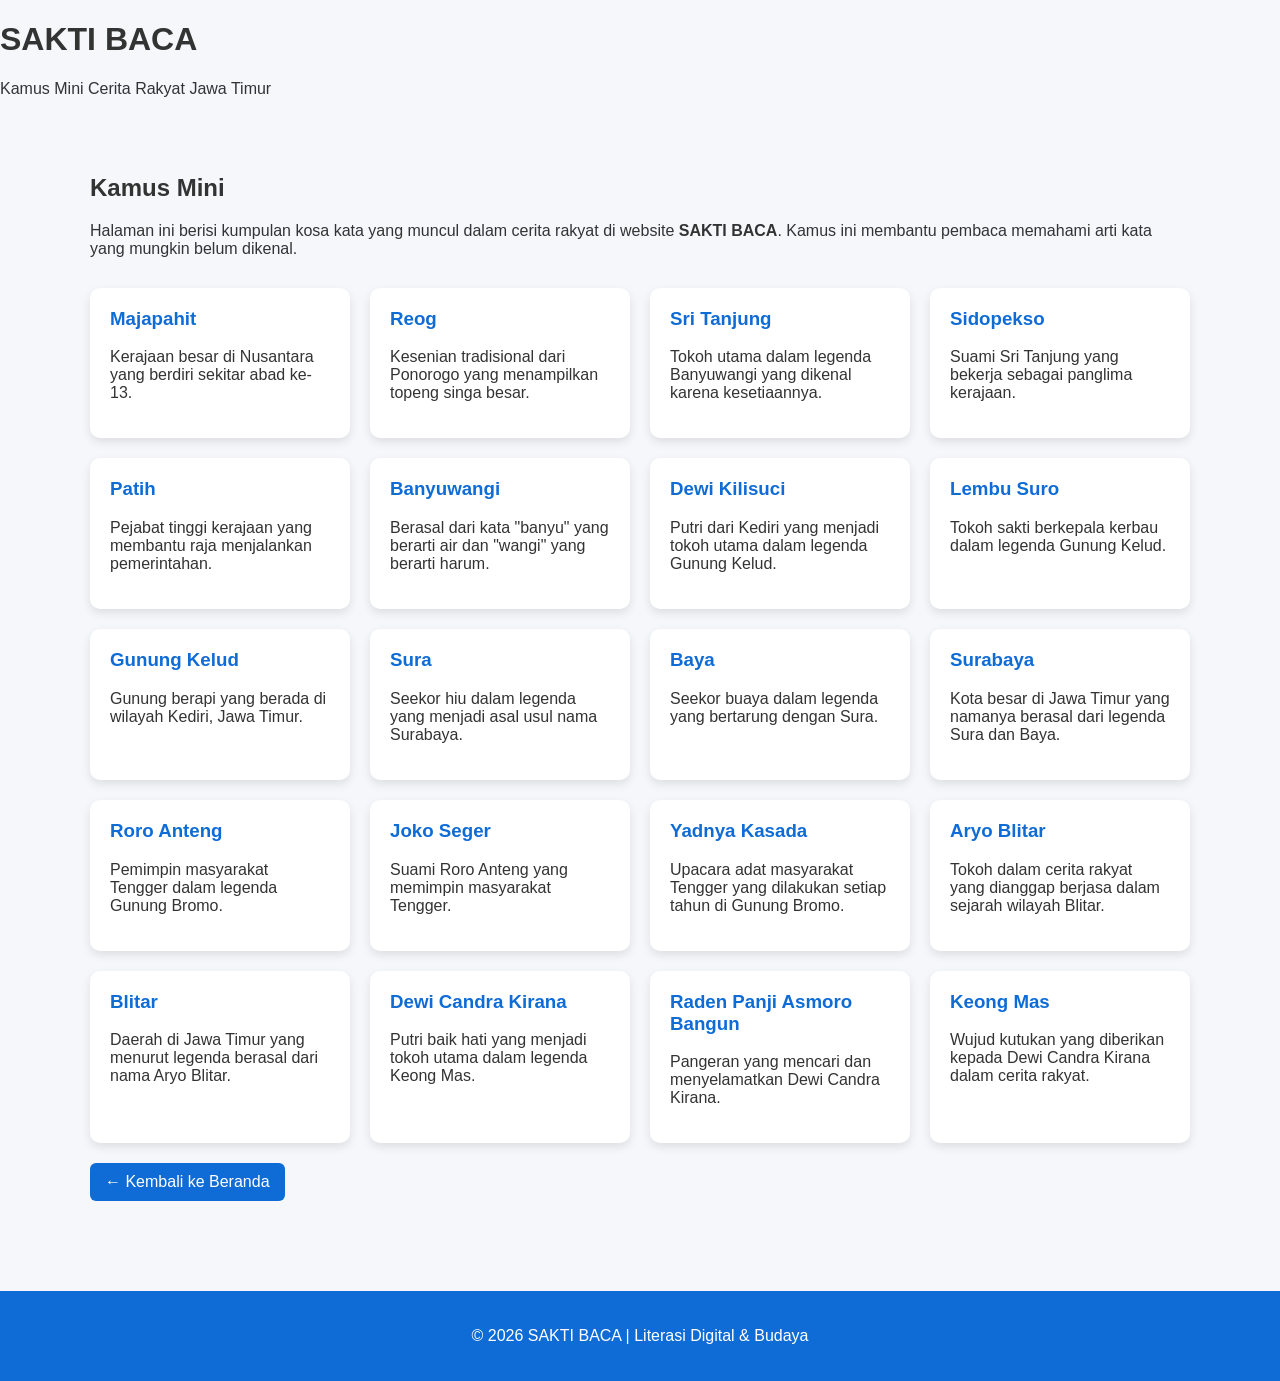
==== kamus.html @ 0bfb6279 "first commit SAKTI BACA project" ====
<!DOCTYPE html>
<html lang="id">
<head>

<meta charset="UTF-8">
<meta name="viewport" content="width=device-width, initial-scale=1.0">

<title>Kamus Mini | SAKTI BACA</title>

<link rel="stylesheet" href="style.css">

</head>

<body>

<header>
<h1>SAKTI BACA</h1>
<p>Kamus Mini Cerita Rakyat Jawa Timur</p>
</header>

<div class="container">

<h2>Kamus Mini</h2>

<p>
Halaman ini berisi kumpulan kosa kata yang muncul dalam cerita rakyat
di website <strong>SAKTI BACA</strong>. Kamus ini membantu pembaca
memahami arti kata yang mungkin belum dikenal.
</p>


<div class="kamus-grid">

<div class="kamus-card">
<h3>Majapahit</h3>
<p>Kerajaan besar di Nusantara yang berdiri sekitar abad ke-13.</p>
</div>

<div class="kamus-card">
<h3>Reog</h3>
<p>Kesenian tradisional dari Ponorogo yang menampilkan topeng singa besar.</p>
</div>

<div class="kamus-card">
<h3>Sri Tanjung</h3>
<p>Tokoh utama dalam legenda Banyuwangi yang dikenal karena kesetiaannya.</p>
</div>

<div class="kamus-card">
<h3>Sidopekso</h3>
<p>Suami Sri Tanjung yang bekerja sebagai panglima kerajaan.</p>
</div>

<div class="kamus-card">
<h3>Patih</h3>
<p>Pejabat tinggi kerajaan yang membantu raja menjalankan pemerintahan.</p>
</div>

<div class="kamus-card">
<h3>Banyuwangi</h3>
<p>Berasal dari kata "banyu" yang berarti air dan "wangi" yang berarti harum.</p>
</div>

<div class="kamus-card">
<h3>Dewi Kilisuci</h3>
<p>Putri dari Kediri yang menjadi tokoh utama dalam legenda Gunung Kelud.</p>
</div>

<div class="kamus-card">
<h3>Lembu Suro</h3>
<p>Tokoh sakti berkepala kerbau dalam legenda Gunung Kelud.</p>
</div>

<div class="kamus-card">
<h3>Gunung Kelud</h3>
<p>Gunung berapi yang berada di wilayah Kediri, Jawa Timur.</p>
</div>

<div class="kamus-card">
<h3>Sura</h3>
<p>Seekor hiu dalam legenda yang menjadi asal usul nama Surabaya.</p>
</div>

<div class="kamus-card">
<h3>Baya</h3>
<p>Seekor buaya dalam legenda yang bertarung dengan Sura.</p>
</div>

<div class="kamus-card">
<h3>Surabaya</h3>
<p>Kota besar di Jawa Timur yang namanya berasal dari legenda Sura dan Baya.</p>
</div>

<div class="kamus-card">
<h3>Roro Anteng</h3>
<p>Pemimpin masyarakat Tengger dalam legenda Gunung Bromo.</p>
</div>

<div class="kamus-card">
<h3>Joko Seger</h3>
<p>Suami Roro Anteng yang memimpin masyarakat Tengger.</p>
</div>

<div class="kamus-card">
<h3>Yadnya Kasada</h3>
<p>Upacara adat masyarakat Tengger yang dilakukan setiap tahun di Gunung Bromo.</p>
</div>

<div class="kamus-card">
<h3>Aryo Blitar</h3>
<p>Tokoh dalam cerita rakyat yang dianggap berjasa dalam sejarah wilayah Blitar.</p>
</div>

<div class="kamus-card">
<h3>Blitar</h3>
<p>Daerah di Jawa Timur yang menurut legenda berasal dari nama Aryo Blitar.</p>
</div>

<div class="kamus-card">
<h3>Dewi Candra Kirana</h3>
<p>Putri baik hati yang menjadi tokoh utama dalam legenda Keong Mas.</p>
</div>

<div class="kamus-card">
<h3>Raden Panji Asmoro Bangun</h3>
<p>Pangeran yang mencari dan menyelamatkan Dewi Candra Kirana.</p>
</div>

<div class="kamus-card">
<h3>Keong Mas</h3>
<p>Wujud kutukan yang diberikan kepada Dewi Candra Kirana dalam cerita rakyat.</p>
</div>

</div>


<a href="index.html" class="back-link">← Kembali ke Beranda</a>

</div>


<footer>
<p>© 2026 SAKTI BACA | Literasi Digital & Budaya</p>
</footer>

</body>
</html>
---- style.css ----
body{
font-family:'Poppins', sans-serif;
margin:0;
background:#f5f7fb;
color:#333;
animation:behavior 0.5s ease;
}


/* =========================
BADGE DAERAH
========================= */

.badge{
display:inline-block;
background:#e8f1ff;
color:#0f6cd6;
padding:6px 12px;
border-radius:20px;
font-size:14px;
margin-bottom:15px;
font-weight:600;
}



/* =========================
PESAN MORAL
========================= */

.moral{
background:#f1f6ff;
padding:20px;
margin-top:30px;
border-radius:10px;
border-left:5px solid #0f6cd6;
}

.moral h3{
margin-top:0;
color:#0f6cd6;
}

.moral ul{
padding-left:20px;
line-height:1.7;
}



/* DARK MODE */

.dark .moral{
background:#1f1f1f;
}

.dark .badge{
background:#1f1f1f;
color:#4da3ff;
}

/* NAVBAR */

.navbar{
display:flex;
justify-content:space-between;
align-items:center;
padding:15px 40px;
background:white;
position:sticky;
top:0;
box-shadow:0 3px 10px rgba(0,0,0,0.1);
z-index:100;
}

.menu a{
margin-left:20px;
text-decoration:none;
color:#0f6cd6;
font-weight:600;
}


/* HERO */

.hero{
text-align:center;
padding:80px 20px;
background:linear-gradient(135deg,#0f6cd6,#4da3ff);
color:white;
}

.hero h1{
font-size:40px;
margin-bottom:15px;
}

.hero p{
max-width:700px;
margin:auto;
line-height:1.6;
}

.btn{
display:inline-block;
margin-top:25px;
background:white;
color:#0f6cd6;
padding:12px 20px;
border-radius:8px;
text-decoration:none;
font-weight:bold;
}


/* CONTAINER */

.container{
max-width:1100px;
margin:auto;
padding:40px 20px;
}

.game{
margin-top:40px;
padding:25px;
background:#f4f6ff;
border-radius:12px;
text-align:center;
box-shadow:0 4px 10px rgba(0,0,0,0.1);
}

.game-options button{
margin:5px;
padding:10px 15px;
border:none;
background:#0f6cd6;
color:white;
border-radius:6px;
cursor:pointer;
}

.game-options button:hover{
background:#083c7d;
}

.word-grid{
display:grid;
grid-template-columns:repeat(2,1fr);
gap:10px;
max-width:300px;
margin:auto;
}

.word-grid span{
background:white;
padding:10px;
border-radius:6px;
cursor:pointer;
box-shadow:0 2px 5px rgba(0,0,0,0.1);
}

/* GRID */

.grid{
display:grid;
grid-template-columns:repeat(auto-fit,minmax(260px,1fr));
gap:25px;
}


/* CARD */

.card{
background:white;
border-radius:12px;
overflow:hidden;
box-shadow:0 6px 20px rgba(0,0,0,0.08);
transition:0.3s;
}

.card:hover{
transform:translateY(-8px);
}

.card img{
width:100%;
height:180px;
object-fit:cover;
}

.card h3{
padding:10px 15px 0;
}

.card p{
padding:0 15px;
font-size:14px;
}

.card a{
display:inline-block;
margin:15px;
background:#0f6cd6;
color:white;
padding:8px 14px;
border-radius:6px;
text-decoration:none;
}


/* GALLERY */

.gallery{
display:grid;
grid-template-columns:repeat(auto-fit,minmax(220px,1fr));
gap:20px;
}

.gallery img{
width:100%;
border-radius:10px;
transition:0.3s;
}

.gallery img:hover{
transform:scale(1.05);
}


/* KAIDAH */

.kaidah{
background:white;
padding:20px;
margin-bottom:15px;
border-left:6px solid #0f6cd6;
border-radius:8px;
}

.kaidah-desc{
text-align:center;
max-width:700px;
margin:10px auto 30px auto;
color:#555;
}

/* GRID */

.kaidah-grid{
display:grid;
grid-template-columns:repeat(auto-fit,minmax(250px,1fr));
gap:20px;
}

/* CARD */

.kaidah{
background:white;
padding:20px;
border-radius:12px;
box-shadow:0 5px 15px rgba(0,0,0,0.08);
transition:0.3s;
}

.kaidah:hover{
transform:translateY(-5px);
}

/* CONTOH */

.contoh{
margin-top:10px;
color:#0f6cd6;
font-size:14px;
}

/* DARK MODE */

.dark .kaidah{
background:#1f1f1f;
color:white;
}

.dark .contoh{
color:#6ea8ff;
}


.quiz{
margin-top:40px;
padding:25px;
background:#f5f7ff;
border-radius:12px;
box-shadow:0 4px 10px rgba(0,0,0,0.1);
}

.quiz h3{
text-align:center;
margin-bottom:20px;
}

.quiz-question{
margin-bottom:20px;
}

.quiz-question p{
font-weight:600;
}

.quiz-question label{
display:block;
margin:5px 0;
cursor:pointer;
}

.quiz button{
background:#0f6cd6;
color:white;
border:none;
padding:10px 18px;
border-radius:6px;
cursor:pointer;
}

.quiz button:hover{
background:#084999;
}

#hasilQuiz{
margin-top:15px;
font-weight:bold;
text-align:center;
}

/* FOOTER */

footer{
background:#0f6cd6;
color:white;
text-align:center;
padding:20px;
margin-top:50px;
}

/* DARK MODE */

.dark{
background:#121212;
color:white;
}

.dark nav{
background:#1f1f1f;
}

.dark .card{
background:#1f1f1f;
}

.dark .kaidah{
background:#1f1f1f;
}



/* NAV ICON */

.nav-icons{
display:flex;
align-items:center;
gap:15px;
}

#darkToggle{
border:none;
background:none;
font-size:20px;
cursor:pointer;
}



/* HAMBURGER */

.hamburger{
display:none;
flex-direction:column;
cursor:pointer;
}

.hamburger div{
width:25px;
height:3px;
background:#333;
margin:4px;
}


/* =========================
HALAMAN CERITA
========================= */

.story-container{
max-width:800px;
margin:auto;
padding:40px 20px;
line-height:1.8;
font-size:17px;
}

.story-container h2{
text-align:center;
margin-bottom:20px;
font-size:32px;
color:#0f6cd6;
}

.story-image{
width:100%;
max-width:650px;
display:block;
margin:20px auto;
border-radius:12px;
box-shadow:0 6px 20px rgba(0,0,0,0.1);
}

.story-container p{
margin-bottom:18px;
text-align:justify;
}


/* =========================
LINK KEMBALI
========================= */

.back-link{
display:inline-block;
margin-top:20px;
padding:10px 15px;
background:#0f6cd6;
color:white;
text-decoration:none;
border-radius:6px;
transition:0.3s;
}

.back-link:hover{
background:#0a4fa3;
}


/* =========================
KAMUS MINI
========================= */

.kata{
color:#0f6cd6;
cursor:pointer;
font-weight:600;
border-bottom:2px dotted #0f6cd6;
}

.popup{
display:none;
position:fixed;
top:50%;
left:50%;
transform:translate(-50%,-50%);
background:white;
padding:25px;
border-radius:12px;
box-shadow:0 10px 30px rgba(0,0,0,0.25);
max-width:320px;
text-align:center;
z-index:1001;
animation:popup 0.3s ease;
}

.popup button{
margin-top:15px;
padding:8px 15px;
border:none;
background:#0f6cd6;
color:white;
border-radius:6px;
cursor:pointer;
}

.overlay{
display:none;
position:fixed;
top:0;
left:0;
width:100%;
height:100%;
background:rgba(0,0,0,0.5);
z-index:1000;
}


/* =========================
ANIMASI POPUP
========================= */

@keyframes popup{
from{
transform:translate(-50%,-60%);
opacity:0;
}

to{
transform:translate(-50%,-50%);
opacity:1;
}
}


/* =========================
DARK MODE CERITA
========================= */

.dark .story-container{
color:#eee;
}

.dark .popup{
background:#1f1f1f;
color:white;
}

.dark .kata{
color:#4da3ff;
border-bottom:2px dotted #4da3ff;
}

.dark .back-link{
background:#4da3ff;
}

.about{
background:#eef4ff;
padding:60px 20px;
text-align:center;
}

.about h2{
font-size:30px;
margin-bottom:20px;
color:#0f6cd6;
}

.about p{
max-width:800px;
margin:10px auto;
line-height:1.7;
}


/* DARK MODE */

.dark .about{
background:#1a1a1a;
}


/* =========================
KAMUS MINI PAGE
========================= */

.kamus-grid{
display:grid;
grid-template-columns:repeat(auto-fit,minmax(220px,1fr));
gap:20px;
margin-top:30px;
}

.kamus-card{
background:white;
padding:20px;
border-radius:10px;
box-shadow:0 4px 10px rgba(0,0,0,0.1);
transition:0.3s;
}

.kamus-card:hover{
transform:translateY(-5px);
}

.kamus-card h3{
color:#0f6cd6;
margin-top:0;
}


/* DARK MODE */
.map{
position:relative;
width:100%;
max-width:900px;
height:420px;
margin:auto;
}

.jatim-shape{
width:100%;
height:100%;
}

.jatim-shape path{
fill:#e6efff;
stroke:#0f6cd6;
stroke-width:3;
}

/* titik lokasi */

.map-point{
position:absolute;
background:#0f6cd6;
color:white;
padding:6px 12px;
border-radius:20px;
text-decoration:none;
font-size:14px;
font-weight:bold;

transform:translate(-50%, -50%);
transition:0.25s;

box-shadow:0 3px 8px rgba(0,0,0,0.2);
}

.map-point:hover{
background:#ff6b00;
transform:translate(-50%, -50%) scale(1.15);
}

/* =========================
MOBILE
========================= */

@media(max-width:600px){

.story-container{
padding:25px 15px;
font-size:16px;
}

.story-container h2{
font-size:26px;
}

}


/* MOBILE */

@media(max-width:768px){

.menu{
display:none;
flex-direction:column;
background:white;
position:absolute;
top:60px;
right:20px;
padding:20px;
border-radius:10px;
box-shadow:0 5px 15px rgba(0,0,0,0.1);
}

.menu.show{
display:flex;
}

.hamburger{
display:flex;
}

}
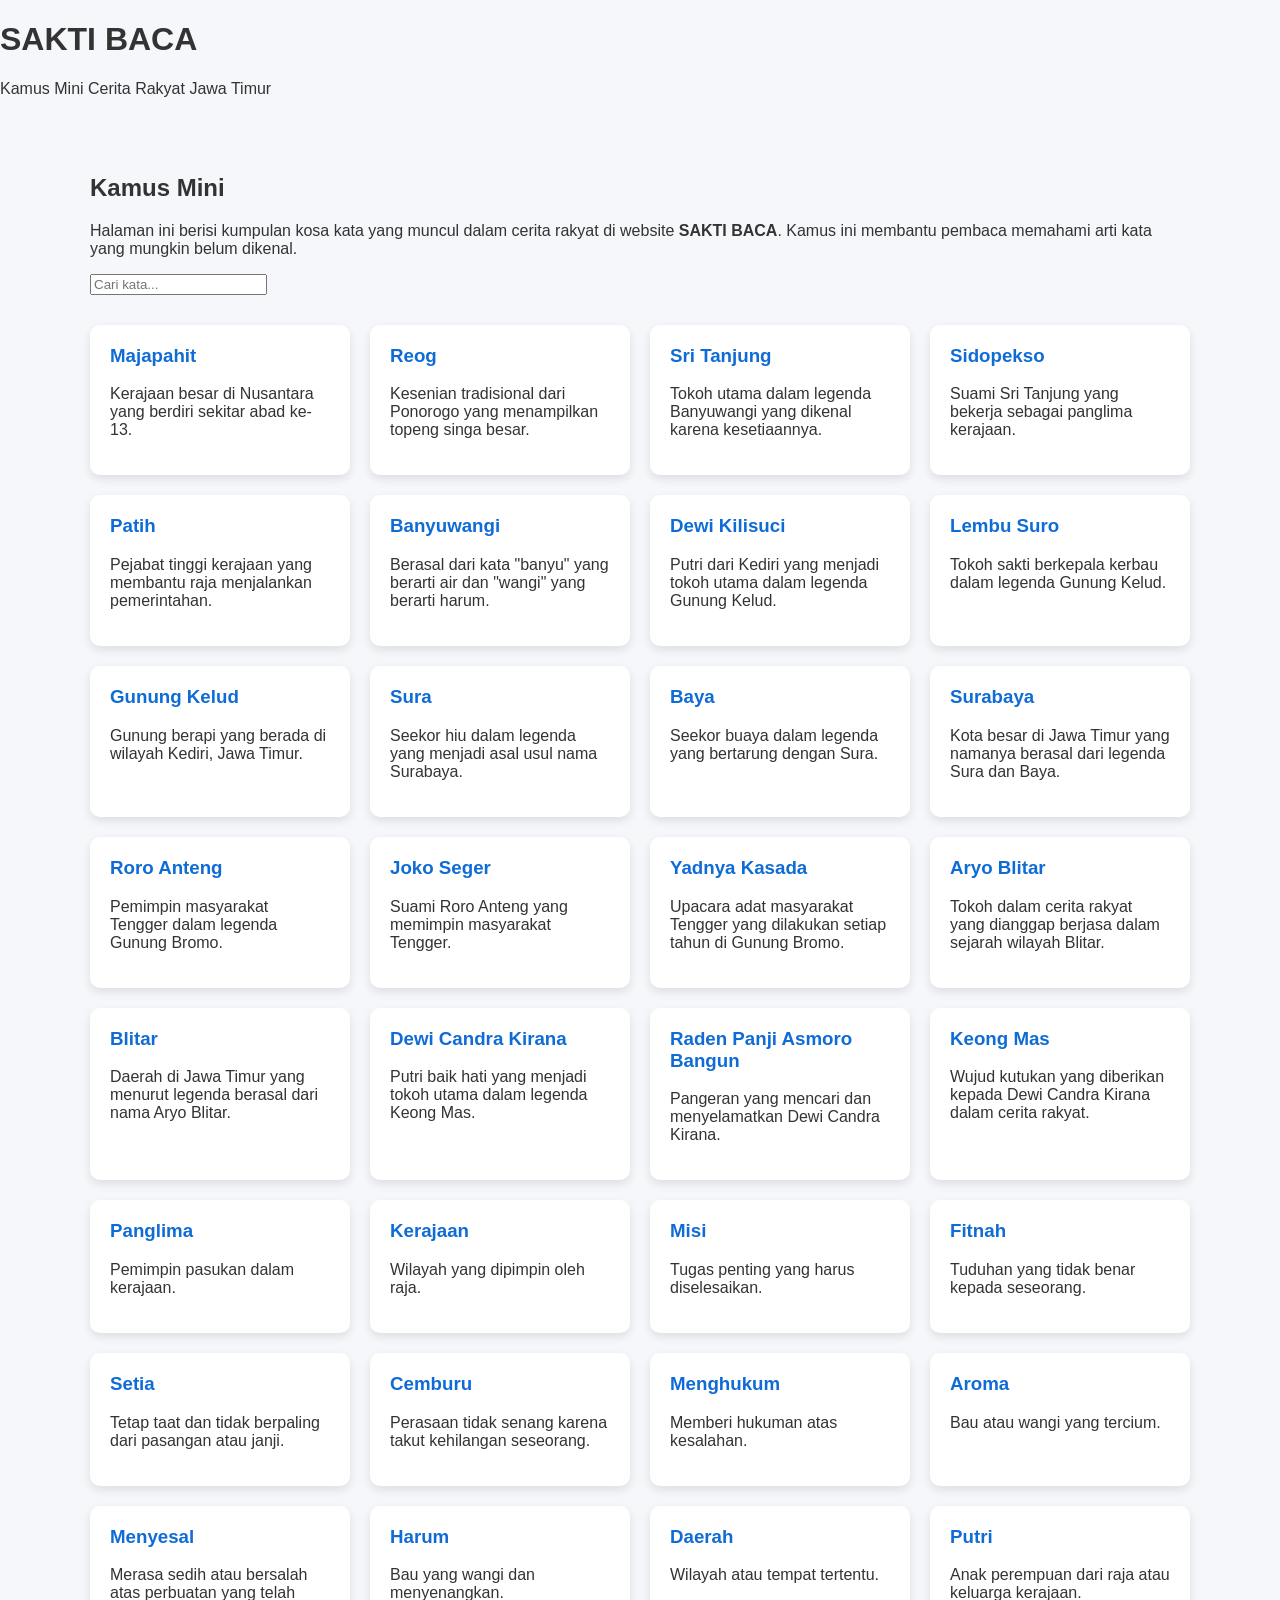
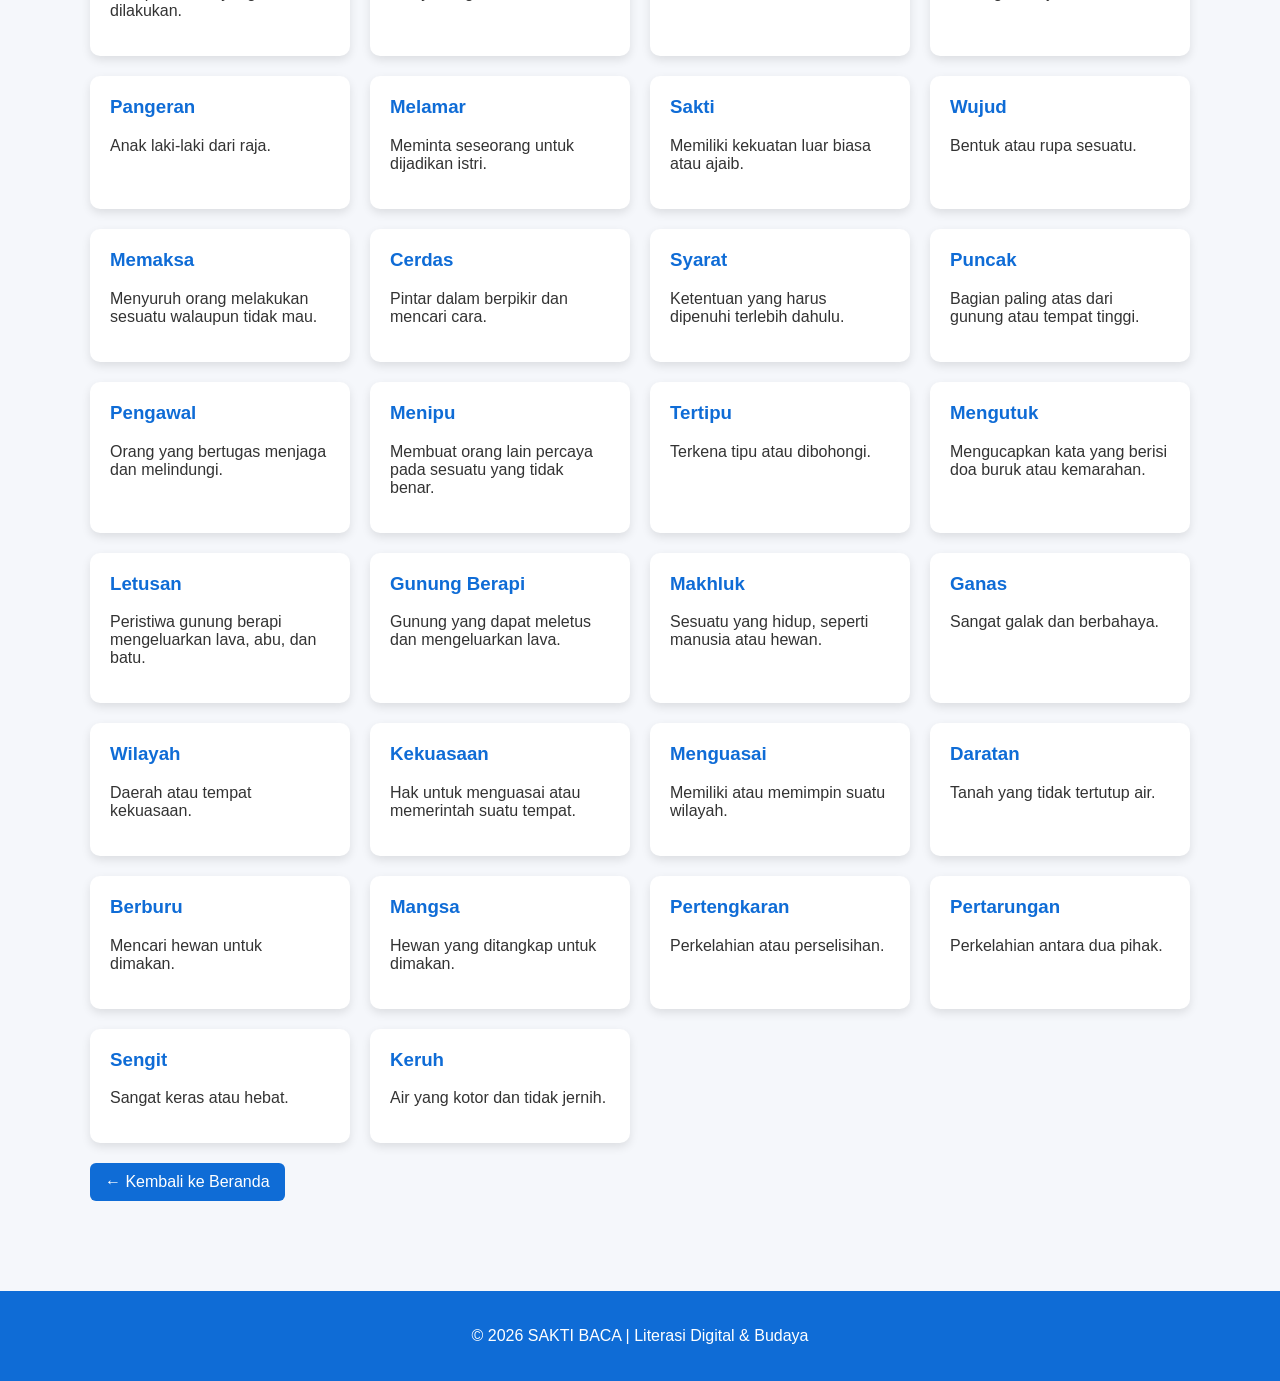
==== commit 21c31177: "update 1.0" ====
--- a/kamus.html
+++ b/kamus.html
@@ -27,6 +27,7 @@
 di website <strong>SAKTI BACA</strong>. Kamus ini membantu pembaca
 memahami arti kata yang mungkin belum dikenal.
 </p>
+<input type="text" id="searchKamus" placeholder="Cari kata...">
 
 
 <div class="kamus-grid">
@@ -129,6 +130,196 @@
 <div class="kamus-card">
 <h3>Keong Mas</h3>
 <p>Wujud kutukan yang diberikan kepada Dewi Candra Kirana dalam cerita rakyat.</p>
+</div>
+
+<div class="kamus-card">
+<h3>Panglima</h3>
+<p>Pemimpin pasukan dalam kerajaan.</p>
+</div>
+
+<div class="kamus-card">
+<h3>Kerajaan</h3>
+<p>Wilayah yang dipimpin oleh raja.</p>
+</div>
+
+<div class="kamus-card">
+<h3>Misi</h3>
+<p>Tugas penting yang harus diselesaikan.</p>
+</div>
+
+<div class="kamus-card">
+<h3>Fitnah</h3>
+<p>Tuduhan yang tidak benar kepada seseorang.</p>
+</div>
+
+<div class="kamus-card">
+<h3>Setia</h3>
+<p>Tetap taat dan tidak berpaling dari pasangan atau janji.</p>
+</div>
+
+<div class="kamus-card">
+<h3>Cemburu</h3>
+<p>Perasaan tidak senang karena takut kehilangan seseorang.</p>
+</div>
+
+<div class="kamus-card">
+<h3>Menghukum</h3>
+<p>Memberi hukuman atas kesalahan.</p>
+</div>
+
+<div class="kamus-card">
+<h3>Aroma</h3>
+<p>Bau atau wangi yang tercium.</p>
+</div>
+
+<div class="kamus-card">
+<h3>Menyesal</h3>
+<p>Merasa sedih atau bersalah atas perbuatan yang telah dilakukan.</p>
+</div>
+
+<div class="kamus-card">
+<h3>Harum</h3>
+<p>Bau yang wangi dan menyenangkan.</p>
+</div>
+
+<div class="kamus-card">
+<h3>Daerah</h3>
+<p>Wilayah atau tempat tertentu.</p>
+</div>
+
+<div class="kamus-card">
+<h3>Putri</h3>
+<p>Anak perempuan dari raja atau keluarga kerajaan.</p>
+</div>
+
+<div class="kamus-card">
+<h3>Pangeran</h3>
+<p>Anak laki-laki dari raja.</p>
+</div>
+
+<div class="kamus-card">
+<h3>Melamar</h3>
+<p>Meminta seseorang untuk dijadikan istri.</p>
+</div>
+
+<div class="kamus-card">
+<h3>Sakti</h3>
+<p>Memiliki kekuatan luar biasa atau ajaib.</p>
+</div>
+
+<div class="kamus-card">
+<h3>Wujud</h3>
+<p>Bentuk atau rupa sesuatu.</p>
+</div>
+
+<div class="kamus-card">
+<h3>Memaksa</h3>
+<p>Menyuruh orang melakukan sesuatu walaupun tidak mau.</p>
+</div>
+
+<div class="kamus-card">
+<h3>Cerdas</h3>
+<p>Pintar dalam berpikir dan mencari cara.</p>
+</div>
+
+<div class="kamus-card">
+<h3>Syarat</h3>
+<p>Ketentuan yang harus dipenuhi terlebih dahulu.</p>
+</div>
+
+<div class="kamus-card">
+<h3>Puncak</h3>
+<p>Bagian paling atas dari gunung atau tempat tinggi.</p>
+</div>
+
+<div class="kamus-card">
+<h3>Pengawal</h3>
+<p>Orang yang bertugas menjaga dan melindungi.</p>
+</div>
+
+<div class="kamus-card">
+<h3>Menipu</h3>
+<p>Membuat orang lain percaya pada sesuatu yang tidak benar.</p>
+</div>
+
+<div class="kamus-card">
+<h3>Tertipu</h3>
+<p>Terkena tipu atau dibohongi.</p>
+</div>
+
+<div class="kamus-card">
+<h3>Mengutuk</h3>
+<p>Mengucapkan kata yang berisi doa buruk atau kemarahan.</p>
+</div>
+
+<div class="kamus-card">
+<h3>Letusan</h3>
+<p>Peristiwa gunung berapi mengeluarkan lava, abu, dan batu.</p>
+</div>
+
+<div class="kamus-card">
+<h3>Gunung Berapi</h3>
+<p>Gunung yang dapat meletus dan mengeluarkan lava.</p>
+</div>
+
+<div class="kamus-card">
+<h3>Makhluk</h3>
+<p>Sesuatu yang hidup, seperti manusia atau hewan.</p>
+</div>
+
+<div class="kamus-card">
+<h3>Ganas</h3>
+<p>Sangat galak dan berbahaya.</p>
+</div>
+
+<div class="kamus-card">
+<h3>Wilayah</h3>
+<p>Daerah atau tempat kekuasaan.</p>
+</div>
+
+<div class="kamus-card">
+<h3>Kekuasaan</h3>
+<p>Hak untuk menguasai atau memerintah suatu tempat.</p>
+</div>
+
+<div class="kamus-card">
+<h3>Menguasai</h3>
+<p>Memiliki atau memimpin suatu wilayah.</p>
+</div>
+
+<div class="kamus-card">
+<h3>Daratan</h3>
+<p>Tanah yang tidak tertutup air.</p>
+</div>
+
+<div class="kamus-card">
+<h3>Berburu</h3>
+<p>Mencari hewan untuk dimakan.</p>
+</div>
+
+<div class="kamus-card">
+<h3>Mangsa</h3>
+<p>Hewan yang ditangkap untuk dimakan.</p>
+</div>
+
+<div class="kamus-card">
+<h3>Pertengkaran</h3>
+<p>Perkelahian atau perselisihan.</p>
+</div>
+
+<div class="kamus-card">
+<h3>Pertarungan</h3>
+<p>Perkelahian antara dua pihak.</p>
+</div>
+
+<div class="kamus-card">
+<h3>Sengit</h3>
+<p>Sangat keras atau hebat.</p>
+</div>
+
+<div class="kamus-card">
+<h3>Keruh</h3>
+<p>Air yang kotor dan tidak jernih.</p>
 </div>
 
 </div>
@@ -143,5 +334,18 @@
 <p>© 2026 SAKTI BACA | Literasi Digital & Budaya</p>
 </footer>
 
+<script>
+const search = document.getElementById("searchKamus");
+search.addEventListener("keyup", function(){
+let filter = search.value.toLowerCase();
+let cards = document.querySelectorAll(".kamus-card");
+
+cards.forEach(card=>{
+let text = card.innerText.toLowerCase();
+card.style.display = text.includes(filter) ? "block" : "none";
+});
+});
+</script>
+
 </body>
 </html>
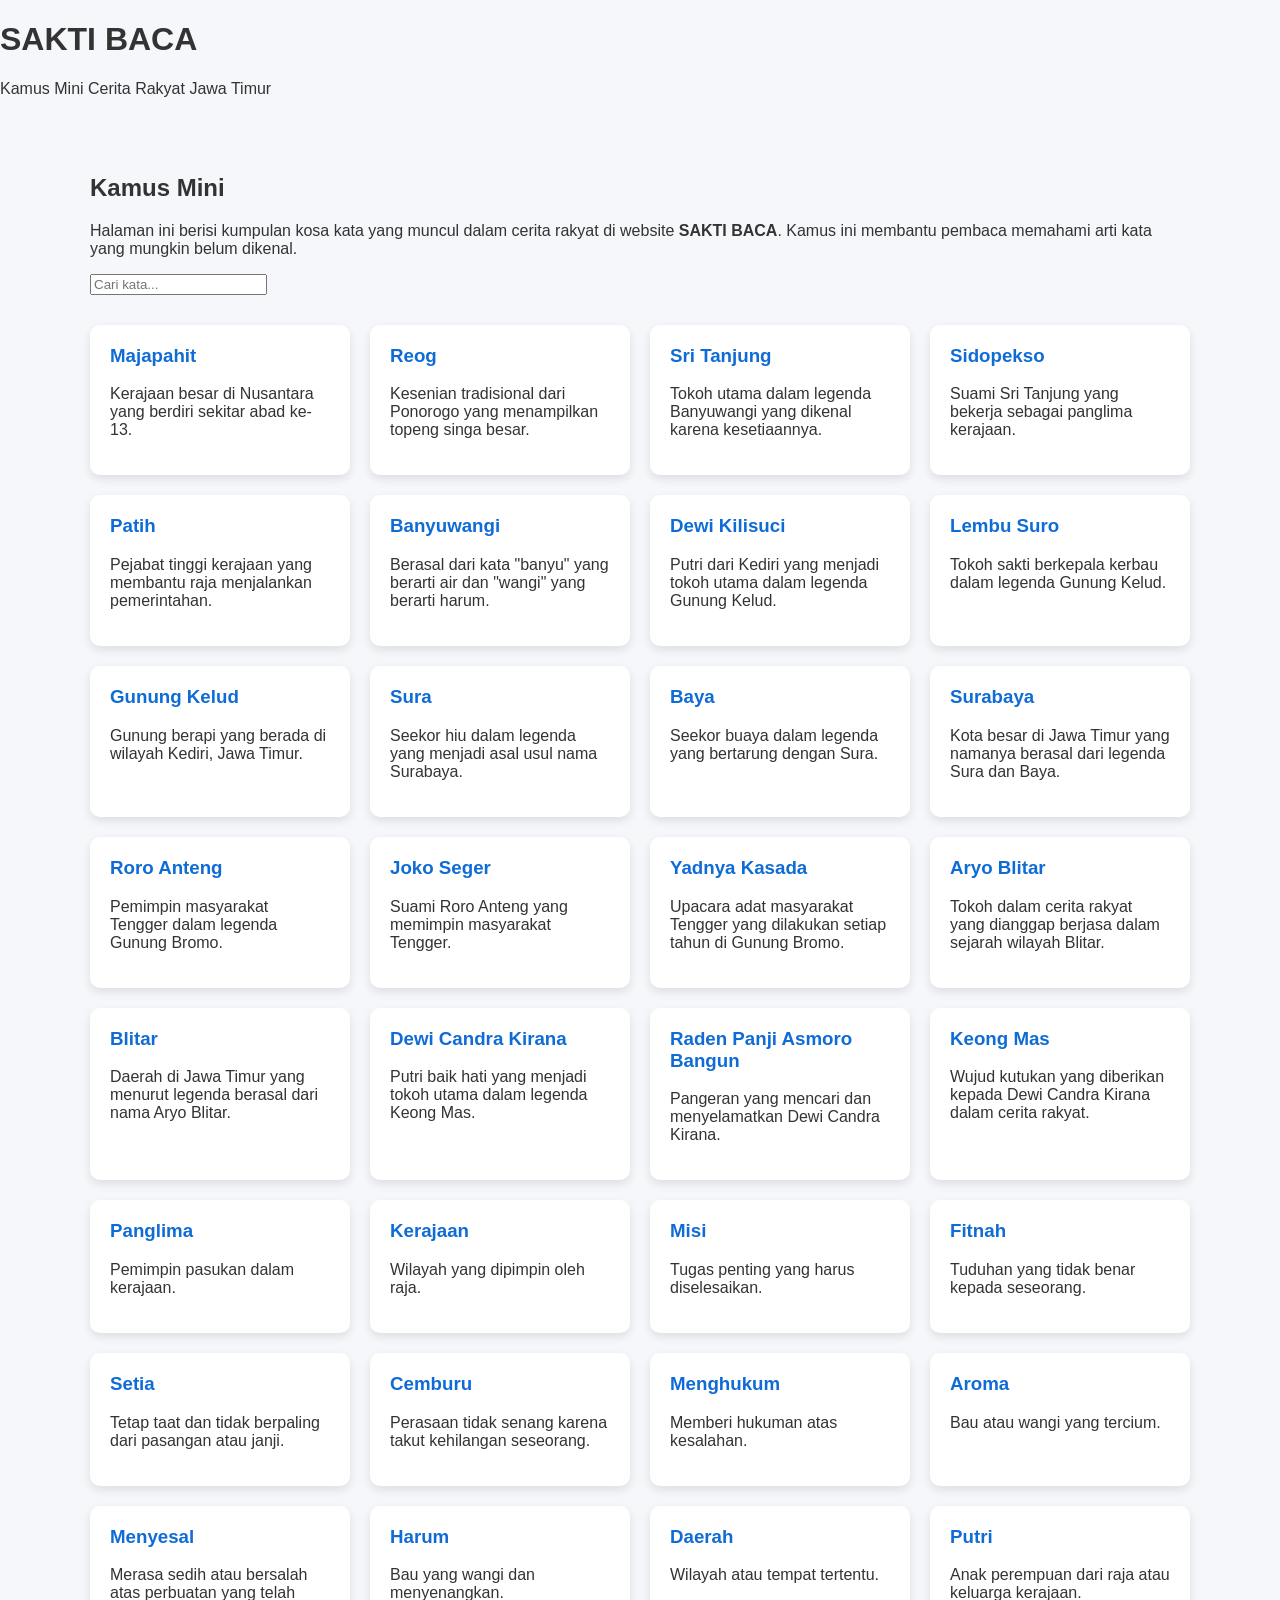
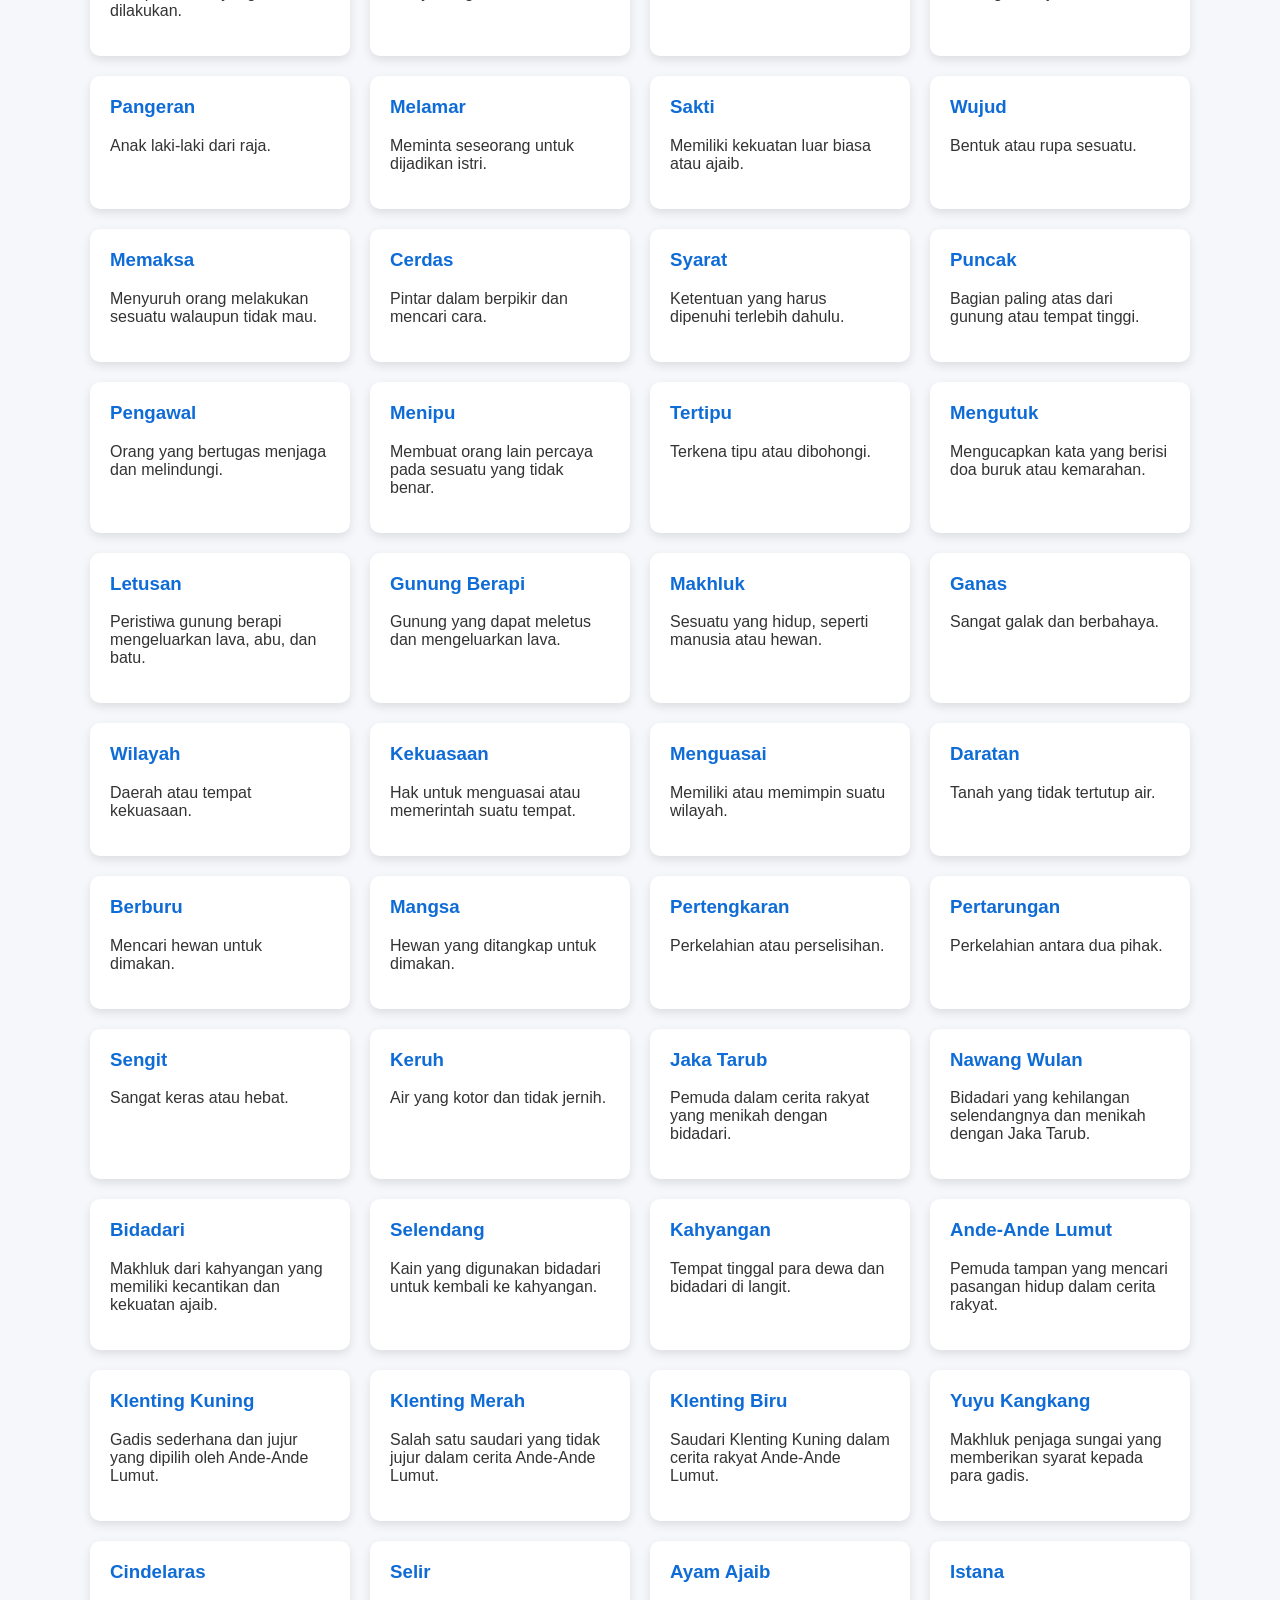
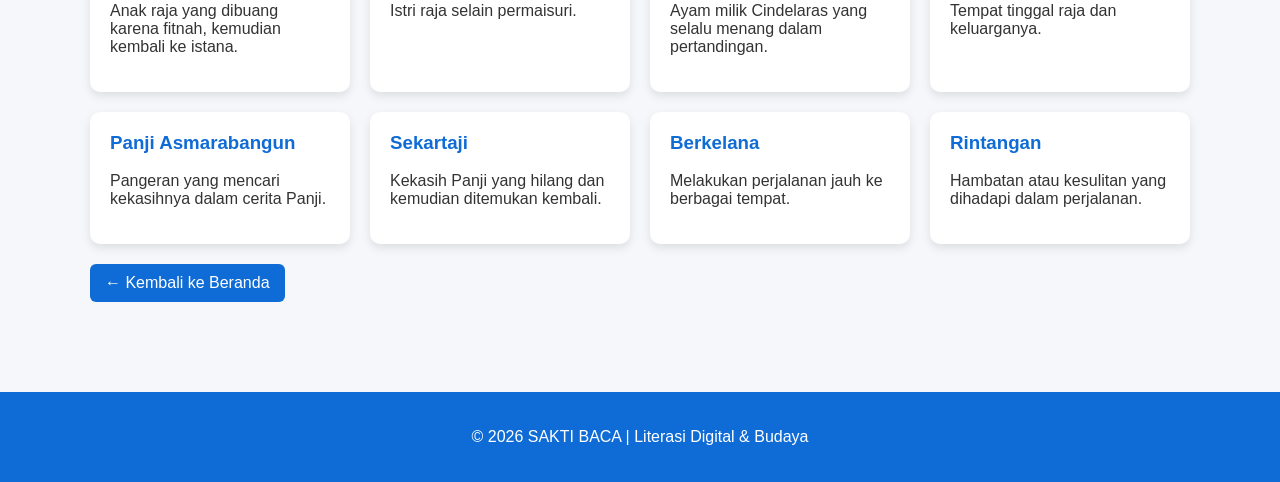
==== commit 261783bf: "tambah kosakata di kamus" ====
--- a/kamus.html
+++ b/kamus.html
@@ -322,6 +322,101 @@
 <p>Air yang kotor dan tidak jernih.</p>
 </div>
 
+<!-- ===== TAMBAHAN DARI CERITA ===== -->
+
+<div class="kamus-card">
+<h3>Jaka Tarub</h3>
+<p>Pemuda dalam cerita rakyat yang menikah dengan bidadari.</p>
+</div>
+
+<div class="kamus-card">
+<h3>Nawang Wulan</h3>
+<p>Bidadari yang kehilangan selendangnya dan menikah dengan Jaka Tarub.</p>
+</div>
+
+<div class="kamus-card">
+<h3>Bidadari</h3>
+<p>Makhluk dari kahyangan yang memiliki kecantikan dan kekuatan ajaib.</p>
+</div>
+
+<div class="kamus-card">
+<h3>Selendang</h3>
+<p>Kain yang digunakan bidadari untuk kembali ke kahyangan.</p>
+</div>
+
+<div class="kamus-card">
+<h3>Kahyangan</h3>
+<p>Tempat tinggal para dewa dan bidadari di langit.</p>
+</div>
+
+
+<div class="kamus-card">
+<h3>Ande-Ande Lumut</h3>
+<p>Pemuda tampan yang mencari pasangan hidup dalam cerita rakyat.</p>
+</div>
+
+<div class="kamus-card">
+<h3>Klenting Kuning</h3>
+<p>Gadis sederhana dan jujur yang dipilih oleh Ande-Ande Lumut.</p>
+</div>
+
+<div class="kamus-card">
+<h3>Klenting Merah</h3>
+<p>Salah satu saudari yang tidak jujur dalam cerita Ande-Ande Lumut.</p>
+</div>
+
+<div class="kamus-card">
+<h3>Klenting Biru</h3>
+<p>Saudari Klenting Kuning dalam cerita rakyat Ande-Ande Lumut.</p>
+</div>
+
+<div class="kamus-card">
+<h3>Yuyu Kangkang</h3>
+<p>Makhluk penjaga sungai yang memberikan syarat kepada para gadis.</p>
+</div>
+
+
+<div class="kamus-card">
+<h3>Cindelaras</h3>
+<p>Anak raja yang dibuang karena fitnah, kemudian kembali ke istana.</p>
+</div>
+
+<div class="kamus-card">
+<h3>Selir</h3>
+<p>Istri raja selain permaisuri.</p>
+</div>
+
+<div class="kamus-card">
+<h3>Ayam Ajaib</h3>
+<p>Ayam milik Cindelaras yang selalu menang dalam pertandingan.</p>
+</div>
+
+<div class="kamus-card">
+<h3>Istana</h3>
+<p>Tempat tinggal raja dan keluarganya.</p>
+</div>
+
+
+<div class="kamus-card">
+<h3>Panji Asmarabangun</h3>
+<p>Pangeran yang mencari kekasihnya dalam cerita Panji.</p>
+</div>
+
+<div class="kamus-card">
+<h3>Sekartaji</h3>
+<p>Kekasih Panji yang hilang dan kemudian ditemukan kembali.</p>
+</div>
+
+<div class="kamus-card">
+<h3>Berkelana</h3>
+<p>Melakukan perjalanan jauh ke berbagai tempat.</p>
+</div>
+
+<div class="kamus-card">
+<h3>Rintangan</h3>
+<p>Hambatan atau kesulitan yang dihadapi dalam perjalanan.</p>
+</div>
+
 </div>
 
 
--- a/style.css
+++ b/style.css
@@ -3,7 +3,8 @@
 margin:0;
 background:#f5f7fb;
 color:#333;
-animation:behavior 0.5s ease;
+opacity: 1;
+transition: opacity 0.5s ease;
 }
 
 
@@ -679,4 +680,100 @@
 display:flex;
 }
 
+}
+
+
+/* SPLASH SCREEN */
+#splash{
+position:fixed;
+top:0;
+left:0;
+width:100%;
+height:100%;
+background: linear-gradient(135deg, #0f6cd6, #4facfe);
+display:flex;
+justify-content:center;
+align-items:center;
+z-index:9999;
+overflow:hidden;
+transition:opacity 0.8s ease;
+}
+
+/* blur effect */
+#splash::before{
+content:"";
+position:absolute;
+width:300px;
+height:300px;
+background:rgba(255,255,255,0.2);
+border-radius:50%;
+filter:blur(80px);
+animation: float 6s infinite alternate;
+}
+
+@keyframes float{
+0%{transform:translate(-50px,-50px);}
+100%{transform:translate(50px,50px);}
+}
+
+.splash-content{
+text-align:center;
+color:white;
+z-index:2;
+}
+
+/* logo animasi */
+.logo{
+font-size:42px;
+font-weight:600;
+letter-spacing:2px;
+animation: fadeUp 1.2s ease;
+}
+
+.tagline{
+opacity:0.8;
+margin-bottom:25px;
+animation: fadeUp 1.6s ease;
+}
+
+/* progress bar */
+.progress-container{
+width:220px;
+height:6px;
+background:rgba(255,255,255,0.3);
+border-radius:10px;
+overflow:hidden;
+margin:auto;
+}
+
+.progress-bar{
+height:100%;
+width:0%;
+background:white;
+transition:width 0.3s ease;
+}
+
+/* loading text */
+.loading-text{
+margin-top:10px;
+font-size:14px;
+opacity:0.9;
+}
+
+/* animasi masuk */
+@keyframes fadeUp{
+from{
+opacity:0;
+transform:translateY(20px);
+}
+to{
+opacity:1;
+transform:translateY(0);
+}
+}
+
+/* hide splash */
+#splash.hide{
+opacity:0;
+pointer-events:none;
 }
